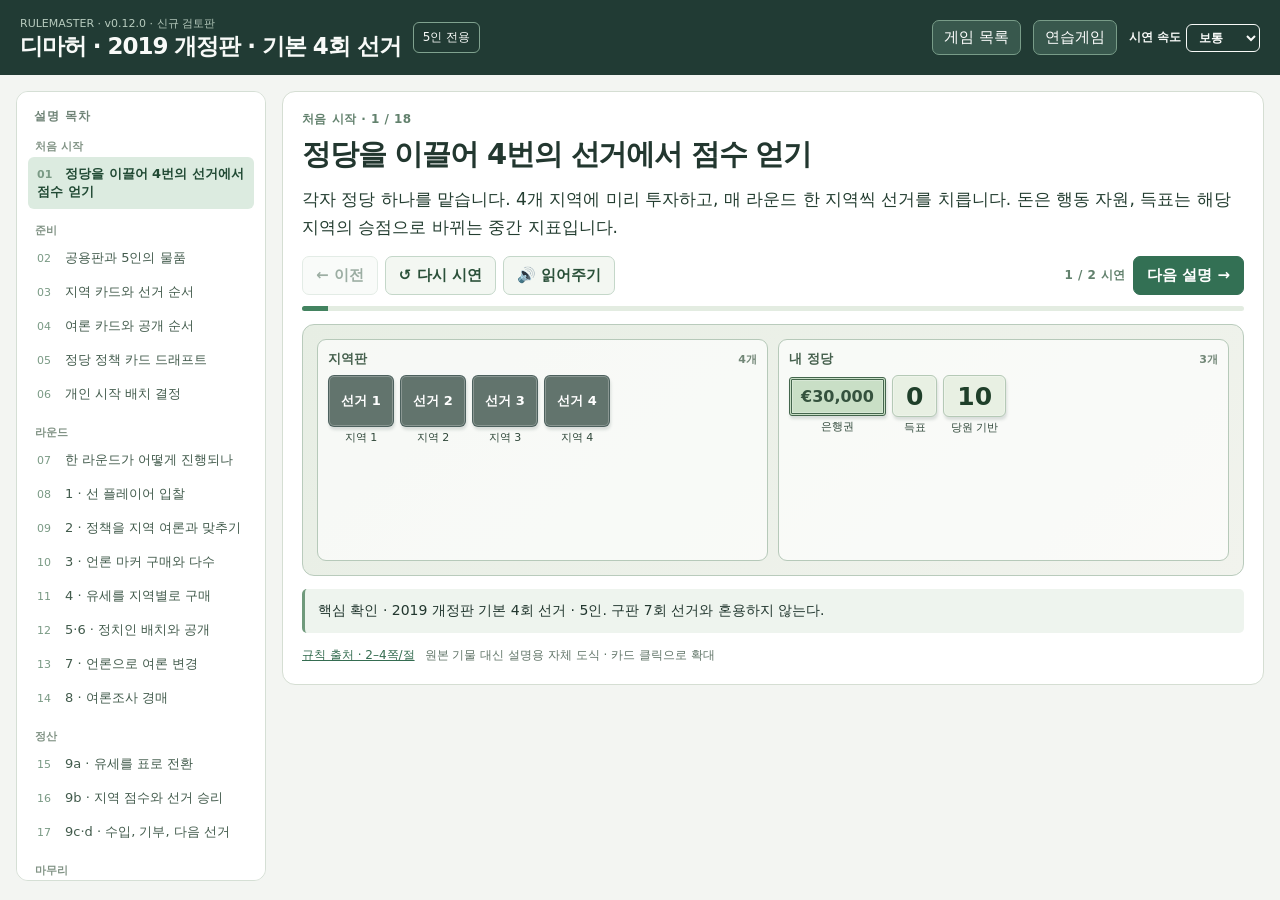
==== new-game.html @ ca7a0eaa "Import verified v0.16.0 Rulemaster source and preserve original history bundle" ====
<!doctype html><html lang="ko"><head><meta charset="utf-8"><meta name="viewport" content="width=device-width,initial-scale=1"><title>보드게임 룰마스터</title><link rel="stylesheet" href="app/expanded-style.css"><link rel="stylesheet" href="app/motion.css"></head><body><header><div><small>RULEMASTER · v0.12.0 · 신규 검토판</small><h1 id="title"></h1></div><span class="tag" id="players">5인 전용</span><select id="variant" aria-label="게임 구성" hidden></select><div class="sp"></div><button id="home">게임 목록</button><button id="switch">연습게임</button></header><main><aside class="side" id="side"><h3>설명 목차</h3><div id="chapters" style="display:contents"></div></aside><section class="content"><article class="lesson teach"><div class="overline" id="chapter"></div><h2 id="heading"></h2><div class="narration" id="narration" aria-live="polite"></div><div class="controls"><button id="prev">← 이전</button><button id="replay">↺ 다시 시연</button><button id="speak">🔊 읽어주기</button><div class="sp"></div><span id="counter" class="overline"></span><button id="next" class="primary">다음 설명 →</button></div><div class="progress"><i id="progress"></i></div><div class="board" id="scene"></div><div class="note" id="note"></div><div class="meta"><a id="source" target="_blank" rel="noopener">규칙 출처</a><span>원본 기물 대신 설명용 자체 도식 · 카드 클릭으로 확대</span></div></article><article class="lesson practice"><div class="overline">직접 선택하는 미니 시나리오 · 5인 상황 예시</div><h2 id="pheading"></h2><div class="narration" id="prompt"></div><div class="stats" id="stats"></div><div class="board" id="pscene"></div><div class="choices" id="choices"></div><div class="error" id="error" role="alert"></div><div class="controls"><button id="undo">← 실행 취소</button><button id="reset">처음부터</button><button id="backToLearn">룰 설명으로</button></div><div class="note" id="scope"></div><div class="log" id="log"></div></article></section></main><dialog id="inspect"><h2 id="inspectTitle"></h2><div id="inspectPiece"></div><p id="inspectDetail"></p><button class="primary" onclick="document.getElementById('inspect').close()">닫기</button></dialog><script id="newConfig" type="application/json">null</script><script src="games/expanded.js"></script><script src="app/expanded-practice.js"></script><script src="app/motion.js"></script><script>RMMotion.installControl()</script><script src="app/expanded-ui.js"></script><script src="app/rm-bridge.js"></script></body></html>
---- app/expanded-style.css ----
*{box-sizing:border-box}html,body{margin:0;background:#f3f5f2;color:#22372f;font:15px system-ui,'Malgun Gothic',sans-serif}body{min-height:100vh}button,select{font:inherit}button{cursor:pointer}button:disabled{cursor:not-allowed;opacity:.46}a{color:inherit}header{background:#213b34;color:#f8faf8;padding:13px 20px;display:flex;align-items:center;gap:12px;flex-wrap:wrap}header h1{font-size:23px;margin:0;letter-spacing:-.045em}header small{color:#b7cbbe;font-size:11px}header .sp{flex:1}header button,header select{border:1px solid #789c88;color:white;background:#38584d;padding:7px 11px;border-radius:7px}header .tag{font-size:12px;border:1px solid #80a28f;border-radius:6px;padding:6px 9px}main{max-width:1500px;margin:auto;display:grid;grid-template-columns:250px minmax(0,1fr);gap:16px;padding:16px}.side{align-self:start;background:white;border:1px solid #d5dfd5;border-radius:12px;padding:11px;max-height:calc(100vh - 110px);overflow:auto;position:sticky;top:10px}.side h3{font-size:12px;color:#708477;margin:5px 6px 10px;letter-spacing:.08em}.side button{display:block;width:100%;padding:8px 9px;border:0;background:transparent;border-radius:6px;text-align:left;color:#425b4c;word-break:keep-all;font-size:13px}.side button.current{background:#dcebe0;color:#214a34;font-weight:750}.side button span{display:inline-block;width:28px;color:#7a9a85;font-size:11px}.side .group{font-size:11px;font-weight:800;margin:14px 7px 3px;color:#819385}.content{min-width:0}.lesson{background:white;padding:19px;border:1px solid #d5ded3;border-radius:13px}.overline{font-weight:750;color:#62816d;font-size:12px;letter-spacing:.04em}.lesson h2{font-size:29px;letter-spacing:-.04em;margin:7px 0 10px}.narration{font-size:17px;line-height:1.65;min-height:3.3em;word-break:keep-all;color:#243e31}.controls{display:flex;gap:7px;align-items:center;flex-wrap:wrap;margin:15px 0 11px}.controls button,.primary,.secondary{border:1px solid #c4d7c9;background:#f3f7f2;padding:9px 13px;border-radius:7px;color:#2a5039;font-weight:700}.controls .primary,.primary{background:#337054;color:white;border-color:#337054}.controls .sp{flex:1}.progress{height:5px;background:#e3ece1;border-radius:4px;overflow:hidden}.progress i{display:block;background:#438360;height:100%;transition:width .25s}.board{border:1px solid #b9cbbc;background:linear-gradient(140deg,#e7eee4,#f1f3ed);border-radius:12px;margin-top:13px;padding:14px;display:grid;grid-template-columns:repeat(2,minmax(0,1fr));gap:10px;min-height:252px;align-items:stretch}.zone{min-width:0;background:#ffffffa8;border:1px solid #b6c9b9;border-radius:9px;padding:10px;position:relative;min-height:106px}.zone.focus{outline:3px solid #d4a347;outline-offset:-3px;background:#fffaf0}.zone h3{margin:0 0 7px;font-size:13px;color:#46614e;display:flex;align-items:center;justify-content:space-between;gap:4px}.zone small{font-size:11px;color:#718676}.zone .pieces{display:flex;flex-wrap:wrap;align-items:center;gap:6px;min-height:60px}.piece{font:inherit;position:relative;border:0;background:none;display:inline-flex;flex-direction:column;align-items:center;justify-content:center;padding:0;cursor:pointer;min-width:0;max-width:100%;transition:filter .2s}.piece:hover{filter:brightness(1.07)}.piece .caption{font-size:11px;color:#30483a;max-width:115px;text-align:center;word-break:keep-all;margin-top:4px;line-height:1.3}.face{display:flex;align-items:center;justify-content:center;font-weight:800;color:#fff;box-shadow:1px 3px 3px #203b3425,inset 0 0 0 1px #ffffff40;border:1px solid #263e4055;background:var(--c,#647f6c);border-radius:6px;min-width:39px;min-height:39px;padding:5px 9px;font-size:16px}.cube .face{width:33px;height:33px;min-width:0;min-height:0;border-radius:4px;background:linear-gradient(140deg,#ffffff65 0 12%,transparent 30%),var(--c);box-shadow:inset -5px -6px 0 #0002,2px 3px 3px #0002}.coin .face{border-radius:50%;min-width:40px;width:40px;height:40px;background:radial-gradient(circle at 32% 25%,#f9e5a2,#c39439);color:#624415;border:2px solid #94713a;box-shadow:inset 0 0 0 3px #fae3a2,2px 3px 3px #0002}.bill .face{height:35px;min-width:85px;border-radius:3px;border:3px double #44664d;background:#c9dfc6;color:#35523e}.card .face,.back .face{width:82px;height:113px;padding:5px;flex-direction:column;justify-content:space-between;align-items:stretch;border:3px solid #eee5cc;border-radius:6px;box-shadow:1px 3px 4px #25372944;background:linear-gradient(150deg,#ffffff22,transparent 60%),var(--c);color:white;text-align:center;overflow:hidden}.card .face b{font-size:10px;line-height:1.2;word-break:keep-all}.card .face .symbol{font-size:29px;line-height:1.2;text-shadow:1px 2px #0003}.card .face .detail{background:#ffffffed;border-radius:3px;color:#273a32;padding:4px 2px;font-size:11px;line-height:1.3}.back .face{justify-content:center;align-items:center;background:repeating-linear-gradient(45deg,#ffffff13 0 2px,transparent 2px 11px),var(--c);font-size:25px}.die .face{width:45px;height:45px;border-radius:10px;position:relative;padding:6px;background:var(--c);box-shadow:inset 0 -5px #0002,2px 4px 3px #0002}.pips{display:grid;grid-template-columns:repeat(3,1fr);grid-template-rows:repeat(3,1fr);gap:2px;width:100%;height:100%}.pips i{border-radius:50%;background:#fff;visibility:hidden}.pips i.on{visibility:visible}.star .face{clip-path:polygon(50% 0%,64% 31%,98% 36%,73% 61%,79% 97%,50% 80%,20% 97%,26% 61%,2% 36%,36% 31%);width:42px;height:42px;min-height:0;padding:0;border:0}.marker .face{height:29px;min-height:29px;min-width:29px;border-radius:5px}.tile .face{min-width:66px;min-height:52px;font-size:13px;white-space:pre-line;text-align:center}.track .face{min-height:42px;color:#1f3f2a;border:1px solid #b5c9b6;background:#e8f0e3;font-size:25px;padding:4px 13px}.wheel .face{width:108px;height:108px;min-height:0;border-radius:50%;border:3px solid #a28e60;background:conic-gradient(#d2a53c 0 72deg,#b54f40 72deg 144deg,#426b9c 144deg 216deg,#5e9455 216deg 288deg,#8760a6 288deg);text-shadow:0 1px 3px #0008;font-size:26px}.robot .face{width:90px;height:113px;flex-direction:column;justify-content:space-around;font-size:11px;border:3px solid #dee6e1}.robot .face svg{width:54px;height:52px}.note{background:#eef4ee;border-left:3px solid #709a7c;padding:11px 13px;border-radius:5px;margin:13px 0;font-size:14px;line-height:1.55;word-break:keep-all}.meta{font-size:12px;color:#617568;line-height:1.6;display:flex;gap:10px;flex-wrap:wrap;align-items:center}.meta a{color:#356d51}.practice{display:none}.practicing main{grid-template-columns:minmax(0,1fr)}.practicing .side,.practicing .teach{display:none}.practicing .practice{display:block}.stats{display:flex;gap:8px;flex-wrap:wrap;margin:12px 0}.stat{padding:8px 12px;background:#eaf1e8;border:1px solid #cbdcca;border-radius:8px;min-width:80px}.stat small{display:block;font-size:11px;color:#61786a}.stat b{font-size:24px;color:#294e35}.choices{display:grid;grid-template-columns:repeat(auto-fit,minmax(160px,1fr));gap:8px;margin:10px 0}.choices button{border:1px solid #b7cfb9;border-radius:8px;background:#fafdfa;color:#294b38;text-align:left;padding:12px;font-size:15px;font-weight:750;min-height:60px}.choices button:hover:not(:disabled){background:#e6f2e4}.choices button small{display:block;font-size:12px;color:#6d7e6d;font-weight:500;margin-top:3px}.log{margin-top:12px;max-height:145px;overflow:auto;border-top:1px solid #d8e3d8;padding:8px;font-size:13px;line-height:1.7;color:#536e5a}.error{color:#9d352f;background:#fcece8;border:1px solid #e6b9b3;padding:8px 10px;border-radius:7px;display:none}.error:not(:empty){display:block}dialog{width:min(460px,90vw);border:1px solid #c6d5c4;border-radius:12px;padding:20px;color:#233d2f}dialog::backdrop{background:#22352c88}dialog .piece{transform:scale(1.15);margin:15px}dialog p{line-height:1.6}.homeLink{border:0;background:none;text-decoration:underline;color:#467456;font-size:12px;cursor:pointer}@media(max-width:760px){main{grid-template-columns:minmax(0,1fr);padding:9px;gap:8px}.side{position:static;display:flex;gap:5px;max-height:100px;overflow:auto;align-items:center}.side h3,.side .group{display:none}.side button{width:auto;min-width:120px;max-width:180px;flex-shrink:0;line-height:1.35;font-size:12px}.side button span{display:block}.lesson{padding:12px}.lesson h2{font-size:24px}.narration{font-size:16px}.board{padding:8px;gap:7px;grid-template-columns:repeat(2,minmax(0,1fr))}.zone{padding:7px}.zone h3{font-size:12px}.card .face,.back .face,.robot .face{width:62px;height:88px}.card .face .symbol{font-size:20px}.card .face .detail{font-size:9px}.robot .face svg{width:40px;height:38px}.piece .caption{font-size:10px}.controls button{padding:8px;font-size:13px}.controls .sp{display:none}header{padding:10px;gap:7px}header h1{font-size:19px}header button,header select{font-size:12px}header .tag{font-size:11px}.choices{grid-template-columns:repeat(2,minmax(0,1fr))}.choices button{padding:9px;font-size:13px}.stat{min-width:65px;padding:6px 9px}.stat b{font-size:19px}}
---- app/motion.css ----
:root{--rm-motion-ms:900ms;--rm-fade-ms:320ms}
#table .piece{transition:transform var(--rm-motion-ms) cubic-bezier(.22,.72,.26,1),opacity var(--rm-fade-ms) ease-out}
.rm-motion-control{display:inline-flex;gap:5px;align-items:center;white-space:nowrap;font-size:12px;font-weight:650;padding:4px 0}.rm-motion-control select{font:inherit;color:inherit;background:transparent;border:1px solid currentColor;border-radius:6px;padding:5px 8px}.rm-motion-control option{color:#243b35;background:#fff}
.rm-motion-ghost{pointer-events:none!important;user-select:none!important;box-shadow:0 4px 16px #0002}.rm-trail{opacity:0}
html[data-rm-motion=off] #table .piece{transition:none!important}@media(prefers-reduced-motion:reduce){#table .piece{transition:none!important}.rm-motion-ghost,.rm-motion-svg{display:none!important}}
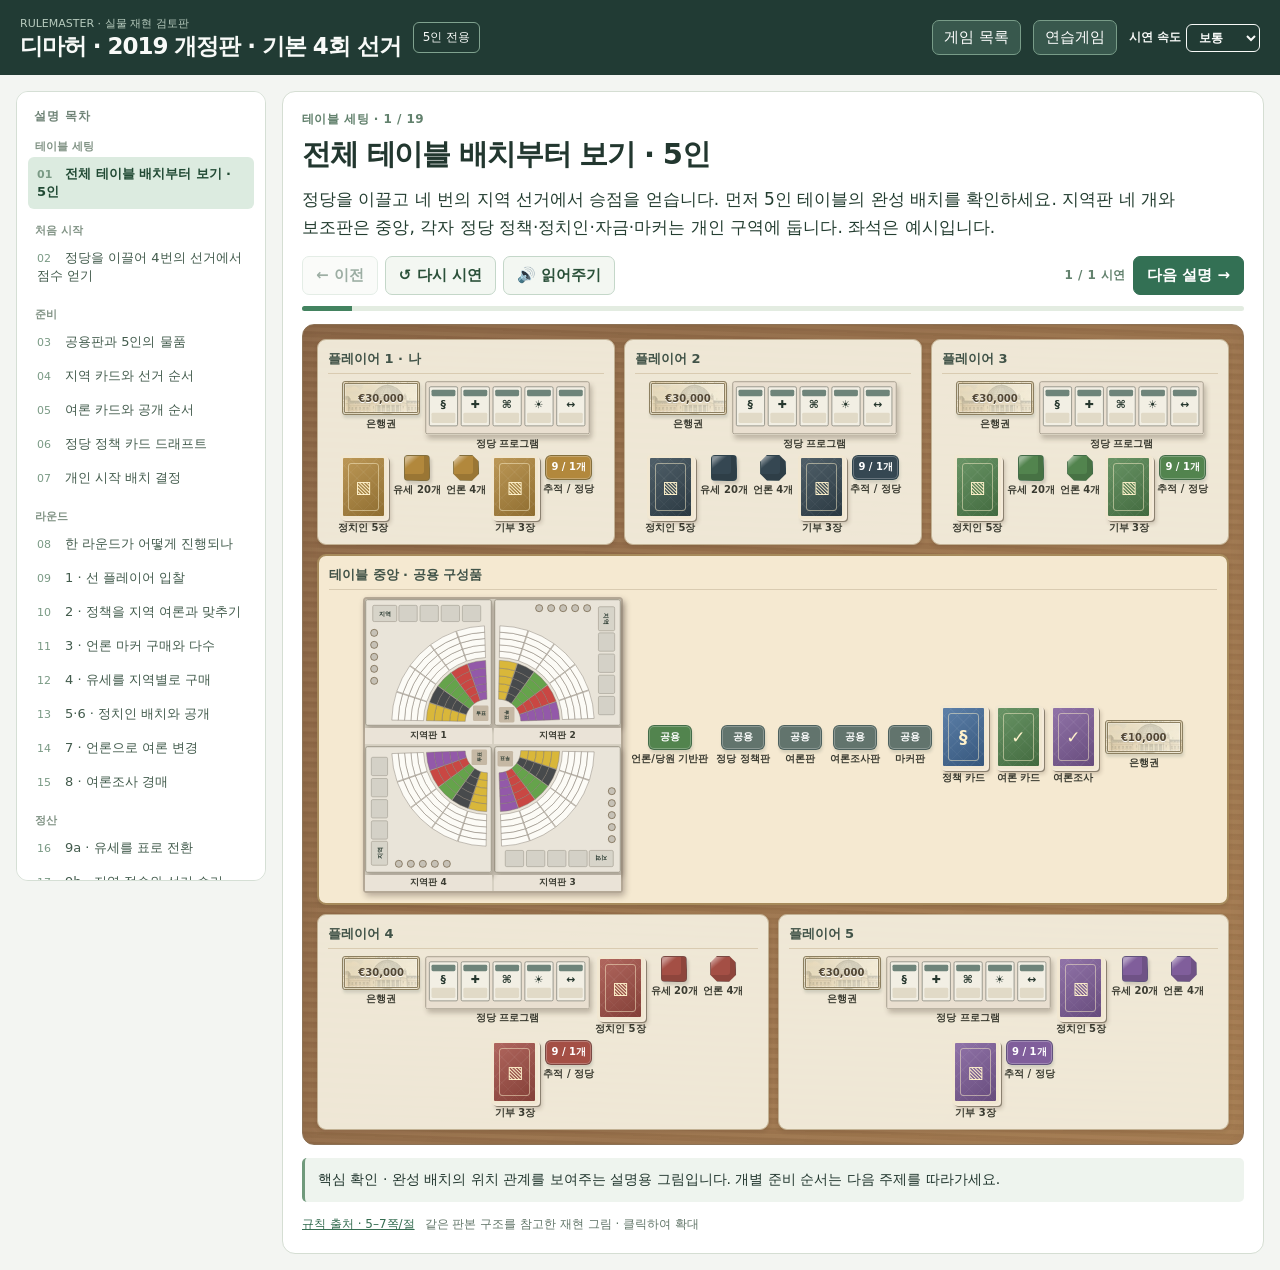
==== commit 5110f6fb: "v0.21.0: apply original component art to four remaining games" ====
--- a/new-game.html
+++ b/new-game.html
@@ -1 +1 @@
-<!doctype html><html lang="ko"><head><meta charset="utf-8"><meta name="viewport" content="width=device-width,initial-scale=1"><title>보드게임 룰마스터</title><link rel="stylesheet" href="app/expanded-style.css"><link rel="stylesheet" href="app/motion.css"></head><body><header><div><small>RULEMASTER · v0.12.0 · 신규 검토판</small><h1 id="title"></h1></div><span class="tag" id="players">5인 전용</span><select id="variant" aria-label="게임 구성" hidden></select><div class="sp"></div><button id="home">게임 목록</button><button id="switch">연습게임</button></header><main><aside class="side" id="side"><h3>설명 목차</h3><div id="chapters" style="display:contents"></div></aside><section class="content"><article class="lesson teach"><div class="overline" id="chapter"></div><h2 id="heading"></h2><div class="narration" id="narration" aria-live="polite"></div><div class="controls"><button id="prev">← 이전</button><button id="replay">↺ 다시 시연</button><button id="speak">🔊 읽어주기</button><div class="sp"></div><span id="counter" class="overline"></span><button id="next" class="primary">다음 설명 →</button></div><div class="progress"><i id="progress"></i></div><div class="board" id="scene"></div><div class="note" id="note"></div><div class="meta"><a id="source" target="_blank" rel="noopener">규칙 출처</a><span>원본 기물 대신 설명용 자체 도식 · 카드 클릭으로 확대</span></div></article><article class="lesson practice"><div class="overline">직접 선택하는 미니 시나리오 · 5인 상황 예시</div><h2 id="pheading"></h2><div class="narration" id="prompt"></div><div class="stats" id="stats"></div><div class="board" id="pscene"></div><div class="choices" id="choices"></div><div class="error" id="error" role="alert"></div><div class="controls"><button id="undo">← 실행 취소</button><button id="reset">처음부터</button><button id="backToLearn">룰 설명으로</button></div><div class="note" id="scope"></div><div class="log" id="log"></div></article></section></main><dialog id="inspect"><h2 id="inspectTitle"></h2><div id="inspectPiece"></div><p id="inspectDetail"></p><button class="primary" onclick="document.getElementById('inspect').close()">닫기</button></dialog><script id="newConfig" type="application/json">null</script><script src="games/expanded.js"></script><script src="app/expanded-practice.js"></script><script src="app/motion.js"></script><script>RMMotion.installControl()</script><script src="app/expanded-ui.js"></script><script src="app/rm-bridge.js"></script></body></html>
+<!doctype html><html lang="ko"><head><meta charset="utf-8"><meta name="viewport" content="width=device-width,initial-scale=1"><title>보드게임 룰마스터</title><link rel="stylesheet" href="app/expanded-style.css"><link rel="stylesheet" href="app/motion.css"></head><body><header><div><small>RULEMASTER · 실물 재현 검토판</small><h1 id="title"></h1></div><span class="tag" id="players">5인 전용</span><select id="variant" aria-label="게임 구성" hidden></select><div class="sp"></div><button id="home">게임 목록</button><button id="switch">연습게임</button></header><main><aside class="side" id="side"><h3>설명 목차</h3><div id="chapters" style="display:contents"></div></aside><section class="content"><article class="lesson teach"><div class="overline" id="chapter"></div><h2 id="heading"></h2><div class="narration" id="narration" aria-live="polite"></div><div class="controls"><button id="prev">← 이전</button><button id="replay">↺ 다시 시연</button><button id="speak">🔊 읽어주기</button><div class="sp"></div><span id="counter" class="overline"></span><button id="next" class="primary">다음 설명 →</button></div><div class="progress"><i id="progress"></i></div><div class="board" id="scene"></div><div class="note" id="note"></div><div class="meta"><a id="source" target="_blank" rel="noopener">규칙 출처</a><span>같은 판본 구조를 참고한 재현 그림 · 클릭하여 확대</span></div></article><article class="lesson practice"><div class="overline">직접 선택하는 미니 시나리오 · 5인 상황 예시</div><h2 id="pheading"></h2><div class="narration" id="prompt"></div><div class="stats" id="stats"></div><div class="board" id="pscene"></div><div class="choices" id="choices"></div><div class="error" id="error" role="alert"></div><div class="controls"><button id="undo">← 실행 취소</button><button id="reset">처음부터</button><button id="backToLearn">룰 설명으로</button></div><div class="note" id="scope"></div><div class="log" id="log"></div></article></section></main><dialog id="inspect"><h2 id="inspectTitle"></h2><div id="inspectPiece"></div><p id="inspectDetail"></p><button class="primary" onclick="document.getElementById('inspect').close()">닫기</button></dialog><script id="newConfig" type="application/json">null</script><script src="games/expanded.js"></script><script src="app/expanded-practice.js"></script><script src="app/motion.js"></script><script>RMMotion.installControl()</script><script src="app/expanded-art.js"></script><script src="app/expanded-ui.js"></script><script src="app/rm-bridge.js"></script></body></html>
--- a/app/expanded-style.css
+++ b/app/expanded-style.css
@@ -1 +1,48 @@
 *{box-sizing:border-box}html,body{margin:0;background:#f3f5f2;color:#22372f;font:15px system-ui,'Malgun Gothic',sans-serif}body{min-height:100vh}button,select{font:inherit}button{cursor:pointer}button:disabled{cursor:not-allowed;opacity:.46}a{color:inherit}header{background:#213b34;color:#f8faf8;padding:13px 20px;display:flex;align-items:center;gap:12px;flex-wrap:wrap}header h1{font-size:23px;margin:0;letter-spacing:-.045em}header small{color:#b7cbbe;font-size:11px}header .sp{flex:1}header button,header select{border:1px solid #789c88;color:white;background:#38584d;padding:7px 11px;border-radius:7px}header .tag{font-size:12px;border:1px solid #80a28f;border-radius:6px;padding:6px 9px}main{max-width:1500px;margin:auto;display:grid;grid-template-columns:250px minmax(0,1fr);gap:16px;padding:16px}.side{align-self:start;background:white;border:1px solid #d5dfd5;border-radius:12px;padding:11px;max-height:calc(100vh - 110px);overflow:auto;position:sticky;top:10px}.side h3{font-size:12px;color:#708477;margin:5px 6px 10px;letter-spacing:.08em}.side button{display:block;width:100%;padding:8px 9px;border:0;background:transparent;border-radius:6px;text-align:left;color:#425b4c;word-break:keep-all;font-size:13px}.side button.current{background:#dcebe0;color:#214a34;font-weight:750}.side button span{display:inline-block;width:28px;color:#7a9a85;font-size:11px}.side .group{font-size:11px;font-weight:800;margin:14px 7px 3px;color:#819385}.content{min-width:0}.lesson{background:white;padding:19px;border:1px solid #d5ded3;border-radius:13px}.overline{font-weight:750;color:#62816d;font-size:12px;letter-spacing:.04em}.lesson h2{font-size:29px;letter-spacing:-.04em;margin:7px 0 10px}.narration{font-size:17px;line-height:1.65;min-height:3.3em;word-break:keep-all;color:#243e31}.controls{display:flex;gap:7px;align-items:center;flex-wrap:wrap;margin:15px 0 11px}.controls button,.primary,.secondary{border:1px solid #c4d7c9;background:#f3f7f2;padding:9px 13px;border-radius:7px;color:#2a5039;font-weight:700}.controls .primary,.primary{background:#337054;color:white;border-color:#337054}.controls .sp{flex:1}.progress{height:5px;background:#e3ece1;border-radius:4px;overflow:hidden}.progress i{display:block;background:#438360;height:100%;transition:width .25s}.board{border:1px solid #b9cbbc;background:linear-gradient(140deg,#e7eee4,#f1f3ed);border-radius:12px;margin-top:13px;padding:14px;display:grid;grid-template-columns:repeat(2,minmax(0,1fr));gap:10px;min-height:252px;align-items:stretch}.zone{min-width:0;background:#ffffffa8;border:1px solid #b6c9b9;border-radius:9px;padding:10px;position:relative;min-height:106px}.zone.focus{outline:3px solid #d4a347;outline-offset:-3px;background:#fffaf0}.zone h3{margin:0 0 7px;font-size:13px;color:#46614e;display:flex;align-items:center;justify-content:space-between;gap:4px}.zone small{font-size:11px;color:#718676}.zone .pieces{display:flex;flex-wrap:wrap;align-items:center;gap:6px;min-height:60px}.piece{font:inherit;position:relative;border:0;background:none;display:inline-flex;flex-direction:column;align-items:center;justify-content:center;padding:0;cursor:pointer;min-width:0;max-width:100%;transition:filter .2s}.piece:hover{filter:brightness(1.07)}.piece .caption{font-size:11px;color:#30483a;max-width:115px;text-align:center;word-break:keep-all;margin-top:4px;line-height:1.3}.face{display:flex;align-items:center;justify-content:center;font-weight:800;color:#fff;box-shadow:1px 3px 3px #203b3425,inset 0 0 0 1px #ffffff40;border:1px solid #263e4055;background:var(--c,#647f6c);border-radius:6px;min-width:39px;min-height:39px;padding:5px 9px;font-size:16px}.cube .face{width:33px;height:33px;min-width:0;min-height:0;border-radius:4px;background:linear-gradient(140deg,#ffffff65 0 12%,transparent 30%),var(--c);box-shadow:inset -5px -6px 0 #0002,2px 3px 3px #0002}.coin .face{border-radius:50%;min-width:40px;width:40px;height:40px;background:radial-gradient(circle at 32% 25%,#f9e5a2,#c39439);color:#624415;border:2px solid #94713a;box-shadow:inset 0 0 0 3px #fae3a2,2px 3px 3px #0002}.bill .face{height:35px;min-width:85px;border-radius:3px;border:3px double #44664d;background:#c9dfc6;color:#35523e}.card .face,.back .face{width:82px;height:113px;padding:5px;flex-direction:column;justify-content:space-between;align-items:stretch;border:3px solid #eee5cc;border-radius:6px;box-shadow:1px 3px 4px #25372944;background:linear-gradient(150deg,#ffffff22,transparent 60%),var(--c);color:white;text-align:center;overflow:hidden}.card .face b{font-size:10px;line-height:1.2;word-break:keep-all}.card .face .symbol{font-size:29px;line-height:1.2;text-shadow:1px 2px #0003}.card .face .detail{background:#ffffffed;border-radius:3px;color:#273a32;padding:4px 2px;font-size:11px;line-height:1.3}.back .face{justify-content:center;align-items:center;background:repeating-linear-gradient(45deg,#ffffff13 0 2px,transparent 2px 11px),var(--c);font-size:25px}.die .face{width:45px;height:45px;border-radius:10px;position:relative;padding:6px;background:var(--c);box-shadow:inset 0 -5px #0002,2px 4px 3px #0002}.pips{display:grid;grid-template-columns:repeat(3,1fr);grid-template-rows:repeat(3,1fr);gap:2px;width:100%;height:100%}.pips i{border-radius:50%;background:#fff;visibility:hidden}.pips i.on{visibility:visible}.star .face{clip-path:polygon(50% 0%,64% 31%,98% 36%,73% 61%,79% 97%,50% 80%,20% 97%,26% 61%,2% 36%,36% 31%);width:42px;height:42px;min-height:0;padding:0;border:0}.marker .face{height:29px;min-height:29px;min-width:29px;border-radius:5px}.tile .face{min-width:66px;min-height:52px;font-size:13px;white-space:pre-line;text-align:center}.track .face{min-height:42px;color:#1f3f2a;border:1px solid #b5c9b6;background:#e8f0e3;font-size:25px;padding:4px 13px}.wheel .face{width:108px;height:108px;min-height:0;border-radius:50%;border:3px solid #a28e60;background:conic-gradient(#d2a53c 0 72deg,#b54f40 72deg 144deg,#426b9c 144deg 216deg,#5e9455 216deg 288deg,#8760a6 288deg);text-shadow:0 1px 3px #0008;font-size:26px}.robot .face{width:90px;height:113px;flex-direction:column;justify-content:space-around;font-size:11px;border:3px solid #dee6e1}.robot .face svg{width:54px;height:52px}.note{background:#eef4ee;border-left:3px solid #709a7c;padding:11px 13px;border-radius:5px;margin:13px 0;font-size:14px;line-height:1.55;word-break:keep-all}.meta{font-size:12px;color:#617568;line-height:1.6;display:flex;gap:10px;flex-wrap:wrap;align-items:center}.meta a{color:#356d51}.practice{display:none}.practicing main{grid-template-columns:minmax(0,1fr)}.practicing .side,.practicing .teach{display:none}.practicing .practice{display:block}.stats{display:flex;gap:8px;flex-wrap:wrap;margin:12px 0}.stat{padding:8px 12px;background:#eaf1e8;border:1px solid #cbdcca;border-radius:8px;min-width:80px}.stat small{display:block;font-size:11px;color:#61786a}.stat b{font-size:24px;color:#294e35}.choices{display:grid;grid-template-columns:repeat(auto-fit,minmax(160px,1fr));gap:8px;margin:10px 0}.choices button{border:1px solid #b7cfb9;border-radius:8px;background:#fafdfa;color:#294b38;text-align:left;padding:12px;font-size:15px;font-weight:750;min-height:60px}.choices button:hover:not(:disabled){background:#e6f2e4}.choices button small{display:block;font-size:12px;color:#6d7e6d;font-weight:500;margin-top:3px}.log{margin-top:12px;max-height:145px;overflow:auto;border-top:1px solid #d8e3d8;padding:8px;font-size:13px;line-height:1.7;color:#536e5a}.error{color:#9d352f;background:#fcece8;border:1px solid #e6b9b3;padding:8px 10px;border-radius:7px;display:none}.error:not(:empty){display:block}dialog{width:min(460px,90vw);border:1px solid #c6d5c4;border-radius:12px;padding:20px;color:#233d2f}dialog::backdrop{background:#22352c88}dialog .piece{transform:scale(1.15);margin:15px}dialog p{line-height:1.6}.homeLink{border:0;background:none;text-decoration:underline;color:#467456;font-size:12px;cursor:pointer}@media(max-width:760px){main{grid-template-columns:minmax(0,1fr);padding:9px;gap:8px}.side{position:static;display:flex;gap:5px;max-height:100px;overflow:auto;align-items:center}.side h3,.side .group{display:none}.side button{width:auto;min-width:120px;max-width:180px;flex-shrink:0;line-height:1.35;font-size:12px}.side button span{display:block}.lesson{padding:12px}.lesson h2{font-size:24px}.narration{font-size:16px}.board{padding:8px;gap:7px;grid-template-columns:repeat(2,minmax(0,1fr))}.zone{padding:7px}.zone h3{font-size:12px}.card .face,.back .face,.robot .face{width:62px;height:88px}.card .face .symbol{font-size:20px}.card .face .detail{font-size:9px}.robot .face svg{width:40px;height:38px}.piece .caption{font-size:10px}.controls button{padding:8px;font-size:13px}.controls .sp{display:none}header{padding:10px;gap:7px}header h1{font-size:19px}header button,header select{font-size:12px}header .tag{font-size:11px}.choices{grid-template-columns:repeat(2,minmax(0,1fr))}.choices button{padding:9px;font-size:13px}.stat{min-width:65px;padding:6px 9px}.stat b{font-size:19px}}
+
+/* Whole table first; compact pieces keep the common board and all seats in one view. */
+.rm-table-overview{grid-template-columns:repeat(6,minmax(0,1fr));gap:7px}.rm-table-overview>.zone{grid-column:span 2;padding:7px;min-height:0}.rm-table-overview>.zone:nth-child(4){grid-column:1/-1;border:2px solid #799d87;background:#dce8d8}.rm-table-overview>.zone:nth-child(n+5){grid-column:span 3}.rm-table-overview .zone h3 small{display:none}.rm-table-overview .zone .pieces{gap:4px;min-height:0}.rm-table-overview .piece .face{min-height:25px;min-width:24px;padding:3px 5px;font-size:10px}.rm-table-overview .piece .caption{font-size:9px;max-width:64px;margin-top:2px}.rm-table-overview .card .face,.rm-table-overview .back .face,.rm-table-overview .robot .face{width:47px;height:61px;font-size:9px;padding:2px}.rm-table-overview .card .face .symbol{font-size:14px}.rm-table-overview .card .face .detail{font-size:8px}.rm-table-overview .robot .face svg{width:24px;height:22px}.rm-table-overview .tile .face{max-width:99px;min-width:44px}.rm-table-overview .die .face,.rm-table-overview .cube .face{width:26px;height:26px;padding:3px}.rm-table-overview .coin .face{width:27px;height:27px}.rm-table-overview .bill .face{min-width:52px;height:24px}.rm-table-overview .wheel .face{width:65px;height:65px;min-width:65px}@media(max-width:580px){.rm-table-overview{grid-template-columns:repeat(2,minmax(0,1fr))}.rm-table-overview>.zone,.rm-table-overview>.zone:nth-child(n+5){grid-column:span 1}.rm-table-overview>.zone:nth-child(4){grid-column:1/-1}.rm-table-overview>.zone:nth-child(3){grid-column:1/-1}}
+/* v0.21 — physical-look component art, with rules rendered by the application. */
+body[data-rm-expanded] .board{background:linear-gradient(125deg,#7250356b,#af845177),repeating-linear-gradient(2deg,#98724f 0 2px,#a9835e 3px 6px,#9d7753 7px 10px);border-color:#8c7256;box-shadow:inset 0 0 24px #432e251e;gap:12px}
+body[data-rm-expanded] .zone{background:#f5efdfef;border:1px solid #c2b193;box-shadow:0 2px 4px #301d191f;padding:10px}
+body[data-rm-expanded] .zone h3{color:#415348;border-bottom:1px solid #d9cbb1;padding-bottom:5px;font-size:13px}
+body[data-rm-expanded] .zone .pieces{gap:9px;align-items:flex-start}
+body[data-rm-expanded] .zone h3 small{display:none}
+body[data-rm-expanded] .piece .caption{color:#3b3c32;line-height:1.32;font-weight:600;max-width:132px;overflow-wrap:anywhere}
+body[data-rm-expanded] .piece .rm-printed-card{width:104px;height:142px;display:flex;flex-direction:column;align-items:stretch;justify-content:space-between;padding:4px;border:2px solid #efe6d4;background:linear-gradient(145deg,#fff2,transparent),var(--c);border-radius:5px;color:#fff;overflow:hidden;box-shadow:0 2px 0 #a59b83,2px 4px 6px #30291d46}
+.rm-printed-card .rm-card-title{font-size:10px;text-align:center;line-height:1.1;min-height:17px;display:flex;align-items:center;justify-content:center;overflow-wrap:anywhere}
+.rm-card-art{width:100%;height:66px;min-height:24px;flex:1;object-fit:cover;border-radius:2px;background:#dbd8c6}
+.rm-card-emblem{color:#fcf2d9;display:flex;justify-content:center;align-items:center;flex:1;font-size:30px;text-shadow:0 1px 1px #2226}
+.rm-card-rule{color:#33392c;background:#f6efdc;padding:4px 3px;font-size:10px;line-height:1.22;min-height:28px;text-align:center;overflow-wrap:anywhere;border-radius:2px;white-space:pre-line}
+body[data-rm-expanded] .rm-printed-back{position:relative;width:82px;height:113px;border:3px solid #f1e7d1;overflow:hidden;border-radius:4px;background:repeating-linear-gradient(45deg,#ffffff0a 0 1px,transparent 1px 9px),repeating-linear-gradient(-45deg,#ffffff0a 0 1px,transparent 1px 9px),linear-gradient(145deg,#fff2,#0003),var(--c);box-shadow:2px 2px #f4ead9,3px 3px #8b8170,4px 5px 4px #38271935}
+.rm-back-border{position:absolute;inset:5px;border:1px solid #fcf0ca80;border-radius:3px}.rm-back-emblem{font-size:24px;color:#fff2cb;z-index:1}
+body[data-rm-expanded] .piece .rm-board-face{width:240px;max-width:100%;height:auto;min-width:0;min-height:0;background:none;border:0;border-radius:3px;padding:0;display:block;box-shadow:2px 4px 5px #32251740;overflow:hidden}
+.rm-redrawn{display:block;width:100%;height:auto;max-height:none}.rm-board-face .rm-redrawn{width:100%;height:auto}
+body[data-rm-expanded] .rm-region{width:156px!important}body[data-rm-expanded] .rm-party{width:175px!important}body[data-rm-expanded] .rm-robotMat{width:246px!important}body[data-rm-expanded] .rm-hadaraMat{width:246px!important}body[data-rm-expanded] .rm-hadaraWheel{width:280px!important}body[data-rm-expanded] .rm-city{width:420px!important}body[data-rm-expanded] .rm-robotCentral{width:400px!important}
+.rm-region-group{display:grid;grid-template-columns:repeat(2,minmax(0,1fr));gap:2px;padding:0;max-width:min(100%,330px);flex-shrink:0;background:#d7d1c3;box-shadow:2px 3px 6px #2f201e50;border:2px solid #b4a896;border-radius:4px}.rm-region-group .piece{width:100%;padding:0}.rm-region-group .piece .rm-region{width:100%!important}.rm-region-group .caption{margin-top:0;padding:2px;font-size:9px;background:#eae3d7;width:100%;max-width:none!important}.rm-region-group .piece:nth-child(2){grid-column:2;grid-row:1}.rm-region-group .piece:nth-child(3){grid-column:2;grid-row:2}.rm-region-group .piece:nth-child(4){grid-column:1;grid-row:2}
+.rm-central-layout{width:100%;max-width:510px}.rm-central-layout .rm-board-graphic{width:100%;box-shadow:2px 4px 6px #38241650;border-radius:4px}.rm-board-items{display:flex;flex-wrap:wrap;justify-content:center;gap:5px;margin:5px 0}.rm-board-items .piece{flex:0 0 auto}.rm-board-items .piece .face{min-width:0;font-size:10px;min-height:28px;padding:4px}
+.rm-hadara-ring{width:min(100%,310px);aspect-ratio:1;position:relative;flex-shrink:0;margin:0 auto}.rm-hadara-ring>.wheel{position:absolute;inset:0;justify-content:flex-start;width:100%;max-width:none}.rm-hadara-ring>.wheel .rm-hadaraWheel{width:100%!important}.rm-hadara-ring>.wheel .caption{display:none}.rm-hadara-ring>.back{position:absolute;left:calc(50% + 32% * var(--dx));top:calc(50% + 32% * var(--dy));transform:translate(-50%,-50%);width:20%;padding:0}.rm-hadara-ring>.back .face{width:100%;height:auto;aspect-ratio: .8;min-height:0;min-width:0;padding:0;border-width:2px}.rm-hadara-ring>.back .caption{font-size:9px;margin:1px 0;color:#fff;text-shadow:0 1px 3px #000;background:#3a413bcc;padding:1px 3px;border-radius:3px;max-width:100%;white-space:nowrap}.rm-hadara-ring>.back .rm-back-emblem{font-size:20px}
+.rm-city-wrap{width:min(100%,480px);flex-shrink:0;position:relative}.rm-city-wrap>.piece[data-rm-board=city]{width:100%}.rm-city-wrap>.piece[data-rm-board=city] .rm-city{width:100%!important}.rm-city-wrap>.piece[data-rm-board=city] .caption{display:none}.rm-city-wrap>.piece[data-piece^=ovmarket]{position:absolute;left:var(--mx);top:var(--my);transform:translate(-50%,-50%);width:7.8%;min-width:0;padding:0}.rm-city-wrap>.piece[data-piece^=ovmarket] .rm-market{min-width:0!important;width:100%;aspect-ratio:1;min-height:0!important;font-size:7px;padding:0;border-width:1px}.rm-city-wrap>.piece[data-piece^=ovmarket] .caption{display:none}
+body[data-rm-expanded] .rm-commodity{border-radius:5px;box-shadow:inset -3px -4px 0 #0002,1px 3px 3px #25170d40;background:linear-gradient(135deg,#fff6,#0002),var(--c)}[data-rm-resource=gold] .rm-commodity{background:linear-gradient(145deg,#f7d374,#aa802b);clip-path:polygon(15% 15%,85% 15%,100% 85%,0 85%)}[data-rm-resource=stone] .rm-commodity{background:#878e8c;clip-path:polygon(17% 0,85% 5%,100% 55%,80% 100%,8% 90%,0 35%)}[data-rm-resource=clay] .rm-commodity{background:#aa664a;height:24px!important}[data-rm-resource=energy] .rm-commodity{background:#e7cc31;clip-path:polygon(50% 0,95% 0,65% 38%,100% 38%,22% 100%,40% 55%,0 55%)}[data-rm-resource=water] .rm-commodity{background:#55afcd;clip-path:polygon(50% 0,95% 65%,88% 90%,62% 100%,35% 100%,10% 90%,5% 65%)}[data-rm-resource=food] .rm-commodity{background:#d68b39;border-radius:50%}[data-rm-resource=bliss] .rm-commodity{background:#a8c94e;clip-path:polygon(50% 0,98% 38%,82% 97%,18% 97%,2% 38%)}
+.rm-octagon{clip-path:polygon(27% 0,73% 0,100% 27%,100% 73%,73% 100%,27% 100%,0 73%,0 27%)}
+body[data-rm-expanded] .rm-banknote{min-width:105px;height:42px;border:3px double #8d8061;color:#514633;background-position:center;background-size:cover;text-shadow:0 1px #fff}
+body[data-rm-expanded] .rm-colony{width:102px;min-height:55px;background-size:cover;background-position:center;text-shadow:0 1px #fff;color:#5f442a;border:2px solid #e6d6b9;border-radius:3px;align-items:flex-end}.rm-market{background:repeating-linear-gradient(45deg,#93a9c7 0 1px,transparent 1px 6px),#5e85b6!important;color:#fff!important;border:2px solid #dfebf6!important;border-radius:2px!important}.rm-medal{border-radius:50%!important;width:49px;min-width:0!important;min-height:49px!important;background:radial-gradient(circle at 35% 30%,#f3dfa1,#ad7a2c)!important;color:#6f461b!important;border:3px double #a78036!important}
+body[data-rm-expanded] .rm-table-overview{grid-template-columns:repeat(6,minmax(0,1fr));gap:9px}.rm-table-overview .zone:nth-child(4){background:#f5e9d1!important;border-color:#a68a5b!important}.rm-table-overview>.zone:not(:nth-child(4)) .pieces{gap:5px;justify-content:center}.rm-table-overview>.zone:nth-child(4) .pieces{justify-content:center;align-items:center;gap:8px}.rm-table-overview .piece .rm-printed-card{width:65px;height:86px;padding:2px}.rm-table-overview .rm-printed-card .rm-card-title{font-size:8px;min-height:11px}.rm-table-overview .rm-card-rule{font-size:8px;min-height:20px;padding:2px}.rm-table-overview .rm-printed-back{width:50px;height:68px;padding:2px}.rm-table-overview .rm-back-emblem{font-size:17px}.rm-table-overview .piece .caption{font-size:10px;max-width:105px}.rm-table-overview .rm-region-group .caption{font-size:9px}.rm-table-overview .piece .rm-banknote{min-width:78px;height:34px}.rm-table-overview .piece .rm-party{width:165px!important}.rm-table-overview .piece .rm-robotMat,.rm-table-overview .piece .rm-hadaraMat{width:100%!important;max-width:230px}.rm-table-overview .piece[data-rm-board=robotMat],.rm-table-overview .piece[data-rm-board=hadaraMat]{flex-basis:100%;align-items:center}.rm-table-overview .rm-colony{width:90px;min-height:45px}.rm-table-overview .rm-coin{width:26px}
+#inspect .piece .rm-board-face{width:min(500px,78vw)!important;max-width:100%!important}#inspect .piece .rm-printed-card,#inspect .piece .rm-printed-back{width:180px;height:248px}#inspect .rm-card-title{font-size:15px}#inspect .rm-card-rule{font-size:14px}#inspect .rm-card-art{height:150px}
+@media(max-width:800px){body[data-rm-expanded] .board{gap:8px;padding:8px}.rm-table-overview .piece .rm-printed-card{width:59px;height:80px}.rm-table-overview .piece .rm-printed-back{width:43px;height:59px}.rm-table-overview .zone h3{font-size:12px}.rm-table-overview .piece .caption{font-size:9px}.rm-region-group{max-width:260px}}
+@media(max-width:580px){body[data-rm-expanded] .rm-table-overview{grid-template-columns:repeat(2,minmax(0,1fr))}.rm-table-overview>.zone:nth-child(4){grid-column:1/-1}.rm-table-overview .zone .pieces{gap:5px}.rm-table-overview .rm-region-group{max-width:100%}.rm-hadara-ring{max-width:270px}.rm-city-wrap{max-width:100%}.rm-table-overview .piece .rm-hadaraMat,.rm-table-overview .piece .rm-robotMat{max-width:100%!important}.rm-region-group .piece .rm-region{width:100%!important}.rm-central-layout{max-width:100%}.rm-board-items{gap:2px}.rm-board-items .piece .caption{max-width:58px}}
+/* Table-first overview is a compact placement map, not a second enlarged component inspector. */
+body[data-rm-expanded] .rm-table-overview .piece .rm-printed-card{width:58px;height:79px;padding:2px}
+body[data-rm-expanded] .rm-table-overview .piece .rm-printed-back{width:47px;height:64px;padding:2px}
+body[data-rm-expanded] .rm-table-overview .piece .rm-card-art{min-height:14px;height:32px}
+body[data-rm-expanded] .rm-table-overview .piece .rm-robotMat,body[data-rm-expanded] .rm-table-overview .piece .rm-hadaraMat{width:100%!important;max-width:210px}
+body[data-rm-expanded] .rm-table-overview .rm-region-group{max-width:260px}
+body[data-rm-expanded] .rm-table-overview .rm-city-wrap{max-width:440px}
+body[data-rm-expanded] .rm-table-overview .rm-hadara-ring{max-width:240px}
+body[data-rm-expanded] .rm-table-overview .rm-hadara-ring>.back .face{width:100%;height:auto;aspect-ratio:.76}
+body[data-rm-expanded] .rm-table-overview .rm-hadara-ring>.back .caption{color:#fff;background:#3a413b;font-size:9px}
+body[data-rm-expanded] .rm-table-overview .rm-star-bank{display:grid;grid-template-columns:repeat(5,19px);gap:3px;align-self:center;padding:4px 6px;border-radius:4px;background:#e7ddc8}
+body[data-rm-expanded] .rm-table-overview .rm-star-bank>.piece .face{width:18px;height:18px;min-width:0;min-height:0;font-size:8px}
+body[data-rm-expanded] .rm-table-overview .rm-star-bank .caption{display:none}
+body[data-rm-expanded] .rm-table-overview .rm-star-bank .rm-star-label{grid-column:1/-1;font-size:9px;font-weight:700;text-align:center}
+@media(max-width:580px){body[data-rm-expanded] .rm-table-overview .piece .rm-robotMat,body[data-rm-expanded] .rm-table-overview .piece .rm-hadaraMat{max-width:100%}}
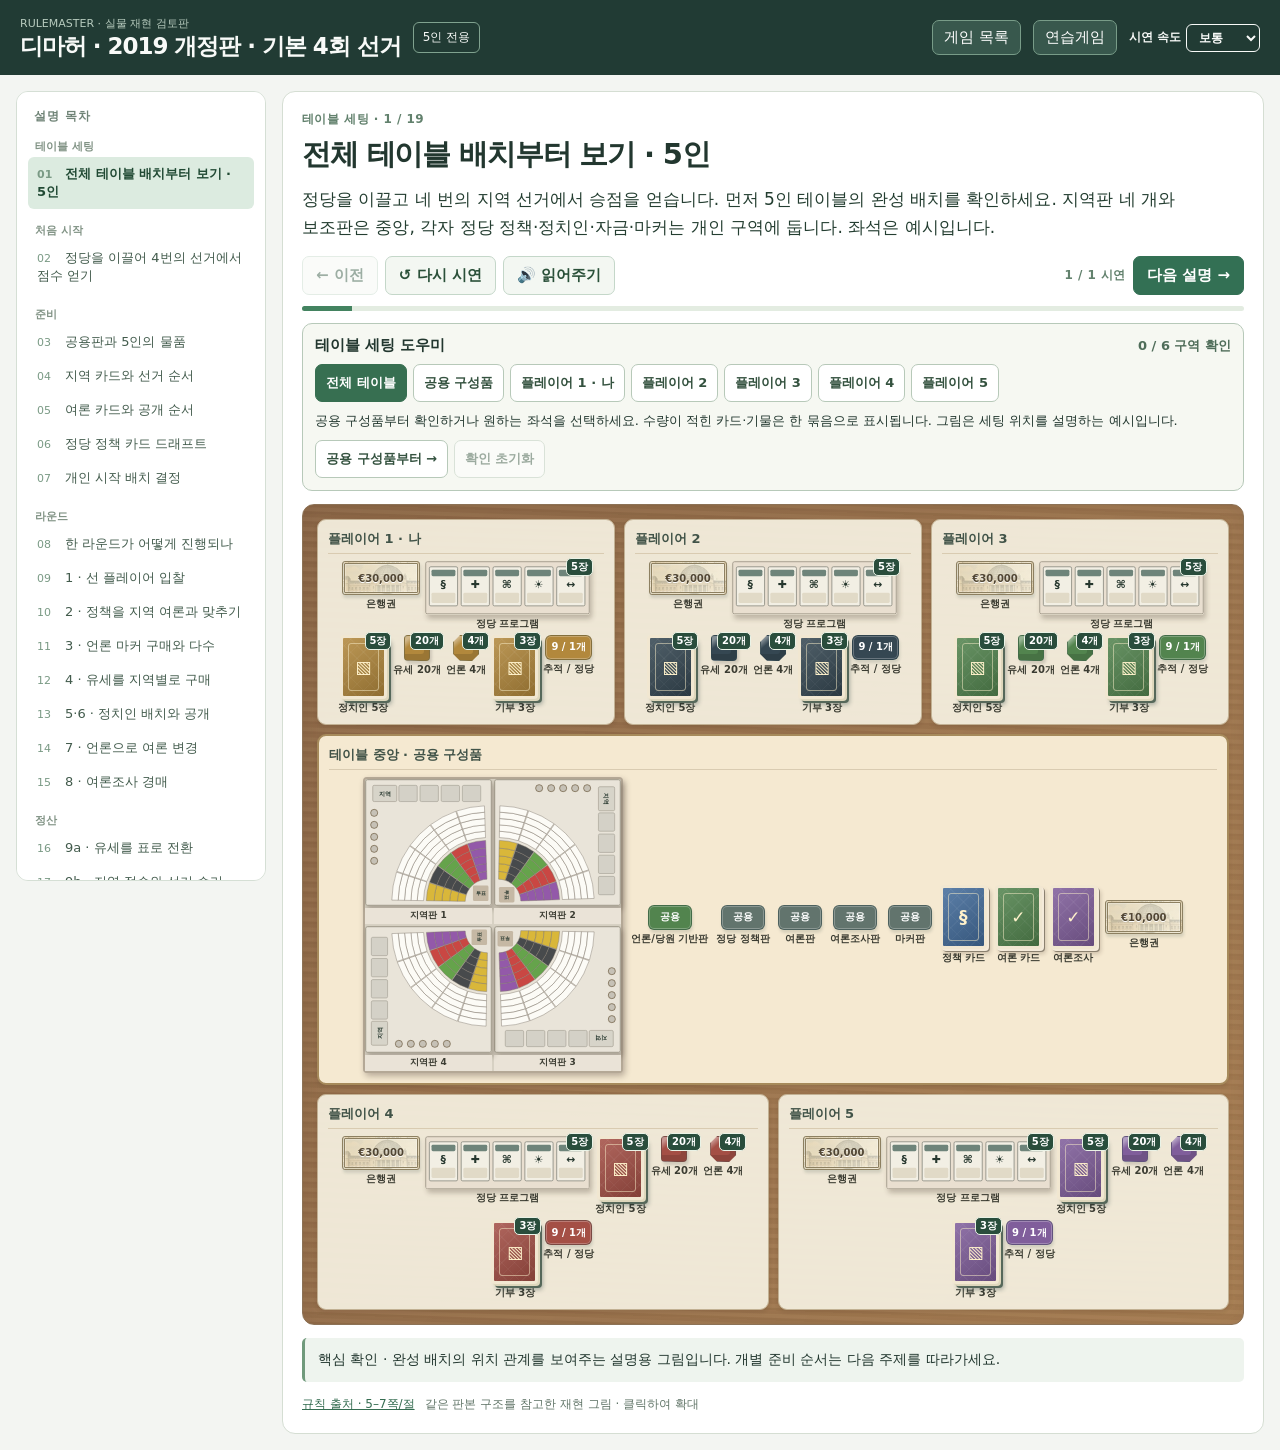
==== commit 123e8983: "v0.22.0: Focus physical table setup and expose bundle counts" ====
--- a/new-game.html
+++ b/new-game.html
@@ -1 +1 @@
-<!doctype html><html lang="ko"><head><meta charset="utf-8"><meta name="viewport" content="width=device-width,initial-scale=1"><title>보드게임 룰마스터</title><link rel="stylesheet" href="app/expanded-style.css"><link rel="stylesheet" href="app/motion.css"></head><body><header><div><small>RULEMASTER · 실물 재현 검토판</small><h1 id="title"></h1></div><span class="tag" id="players">5인 전용</span><select id="variant" aria-label="게임 구성" hidden></select><div class="sp"></div><button id="home">게임 목록</button><button id="switch">연습게임</button></header><main><aside class="side" id="side"><h3>설명 목차</h3><div id="chapters" style="display:contents"></div></aside><section class="content"><article class="lesson teach"><div class="overline" id="chapter"></div><h2 id="heading"></h2><div class="narration" id="narration" aria-live="polite"></div><div class="controls"><button id="prev">← 이전</button><button id="replay">↺ 다시 시연</button><button id="speak">🔊 읽어주기</button><div class="sp"></div><span id="counter" class="overline"></span><button id="next" class="primary">다음 설명 →</button></div><div class="progress"><i id="progress"></i></div><div class="board" id="scene"></div><div class="note" id="note"></div><div class="meta"><a id="source" target="_blank" rel="noopener">규칙 출처</a><span>같은 판본 구조를 참고한 재현 그림 · 클릭하여 확대</span></div></article><article class="lesson practice"><div class="overline">직접 선택하는 미니 시나리오 · 5인 상황 예시</div><h2 id="pheading"></h2><div class="narration" id="prompt"></div><div class="stats" id="stats"></div><div class="board" id="pscene"></div><div class="choices" id="choices"></div><div class="error" id="error" role="alert"></div><div class="controls"><button id="undo">← 실행 취소</button><button id="reset">처음부터</button><button id="backToLearn">룰 설명으로</button></div><div class="note" id="scope"></div><div class="log" id="log"></div></article></section></main><dialog id="inspect"><h2 id="inspectTitle"></h2><div id="inspectPiece"></div><p id="inspectDetail"></p><button class="primary" onclick="document.getElementById('inspect').close()">닫기</button></dialog><script id="newConfig" type="application/json">null</script><script src="games/expanded.js"></script><script src="app/expanded-practice.js"></script><script src="app/motion.js"></script><script>RMMotion.installControl()</script><script src="app/expanded-art.js"></script><script src="app/expanded-ui.js"></script><script src="app/rm-bridge.js"></script></body></html>
+<!doctype html><html lang="ko"><head><meta charset="utf-8"><meta name="viewport" content="width=device-width,initial-scale=1"><title>보드게임 룰마스터</title><link rel="stylesheet" href="app/expanded-style.css"><link rel="stylesheet" href="app/motion.css"></head><body><header><div><small>RULEMASTER · 실물 재현 검토판</small><h1 id="title"></h1></div><span class="tag" id="players">5인 전용</span><select id="variant" aria-label="게임 구성" hidden></select><div class="sp"></div><button id="home">게임 목록</button><button id="switch">연습게임</button></header><main><aside class="side" id="side"><h3>설명 목차</h3><div id="chapters" style="display:contents"></div></aside><section class="content"><article class="lesson teach"><div class="overline" id="chapter"></div><h2 id="heading"></h2><div class="narration" id="narration" aria-live="polite"></div><div class="controls"><button id="prev">← 이전</button><button id="replay">↺ 다시 시연</button><button id="speak">🔊 읽어주기</button><div class="sp"></div><span id="counter" class="overline"></span><button id="next" class="primary">다음 설명 →</button></div><div class="progress"><i id="progress"></i></div><div class="board" id="scene"></div><div class="note" id="note"></div><div class="meta"><a id="source" target="_blank" rel="noopener">규칙 출처</a><span>같은 판본 구조를 참고한 재현 그림 · 클릭하여 확대</span></div></article><article class="lesson practice"><div class="overline">직접 선택하는 미니 시나리오 · 5인 상황 예시</div><h2 id="pheading"></h2><div class="narration" id="prompt"></div><div class="stats" id="stats"></div><div class="board" id="pscene"></div><div class="choices" id="choices"></div><div class="error" id="error" role="alert"></div><div class="controls"><button id="undo">← 실행 취소</button><button id="reset">처음부터</button><button id="backToLearn">룰 설명으로</button></div><div class="note" id="scope"></div><div class="log" id="log"></div></article></section></main><dialog id="inspect"><h2 id="inspectTitle"></h2><div id="inspectPiece"></div><p id="inspectDetail"></p><button class="primary" onclick="document.getElementById('inspect').close()">닫기</button></dialog><script id="newConfig" type="application/json">null</script><script src="games/expanded.js"></script><script src="app/expanded-practice.js"></script><script src="app/motion.js"></script><script>RMMotion.installControl()</script><script src="app/expanded-art.js"></script><script src="app/setup-focus.js"></script><script src="app/expanded-ui.js"></script><script src="app/rm-bridge.js"></script></body></html>
--- a/app/expanded-style.css
+++ b/app/expanded-style.css
@@ -46,3 +46,37 @@
 body[data-rm-expanded] .rm-table-overview .rm-star-bank .caption{display:none}
 body[data-rm-expanded] .rm-table-overview .rm-star-bank .rm-star-label{grid-column:1/-1;font-size:9px;font-weight:700;text-align:center}
 @media(max-width:580px){body[data-rm-expanded] .rm-table-overview .piece .rm-robotMat,body[data-rm-expanded] .rm-table-overview .piece .rm-hadaraMat{max-width:100%}}
+
+
+/* v0.22: readable whole-table map and focused physical setup. */
+.rm-setup-tools{margin-top:12px;padding:12px;border:1px solid #b7c9b9;border-radius:10px;background:#f6f8f2}
+.rm-setup-tools[hidden],.rm-setup-tools [hidden],.rm-setup-focused>.zone[hidden]{display:none!important}
+.rm-setup-title{display:flex;justify-content:space-between;align-items:center;gap:8px;flex-wrap:wrap;margin-bottom:9px}
+.rm-setup-progress{color:#4f6d59;font-size:13px;font-weight:700}
+.rm-setup-tabs,.rm-setup-actions{display:flex;flex-wrap:wrap;gap:6px}
+.rm-setup-tools button{border:1px solid #b7c9b9;border-radius:7px;background:#fff;color:#34523f;padding:8px 10px;font-weight:650;font-size:13px;min-height:38px}
+.rm-setup-tools button[aria-pressed=true]{border-color:#376f51;background:#376f51;color:white}
+.rm-setup-tools button:focus-visible,.rm-setup-tools button:hover:not(:disabled){outline:2px solid #92b7a0;outline-offset:1px}
+.rm-setup-description{font-size:13px;line-height:1.55;margin:9px 0}
+.rm-setup-items{display:grid;grid-template-columns:repeat(auto-fit,minmax(150px,1fr));list-style:none;padding:0;gap:5px;margin:8px 0 10px}
+.rm-setup-item{display:flex;flex-direction:column;min-width:0;padding:7px 9px;border:1px solid #d8e1d4;border-radius:6px;background:#fff;overflow-wrap:anywhere;font-size:13px}
+.rm-setup-item span{font-size:12px;color:#5f7565}
+.rm-setup-checked{box-shadow:inset 0 0 0 2px #4e9467}
+.rm-setup-quantity{position:absolute;top:-3px;right:-3px;z-index:2;background:#294d3c;color:white;border:1px solid #eaf3e7;border-radius:5px;padding:2px 4px;font-size:10px;font-weight:750;line-height:1.2;pointer-events:none}
+.rm-setup-stack>.face{box-shadow:2px 2px 0 #ded7bc,4px 4px 0 #56685a,5px 6px 4px #263e4055!important}
+body[data-rm-expanded] .rm-table-overview.rm-setup-focused{grid-template-columns:minmax(0,1fr)}
+body[data-rm-expanded] .rm-table-overview.rm-setup-focused>.zone{grid-column:1/-1;padding:14px}
+body[data-rm-expanded] .rm-table-overview.rm-setup-focused .pieces{gap:14px;justify-content:center}
+body[data-rm-expanded] .rm-table-overview.rm-setup-focused .piece .caption{font-size:13px;max-width:145px}
+body[data-rm-expanded] .rm-table-overview.rm-setup-focused .piece .rm-printed-card{width:86px;height:120px;padding:4px}
+body[data-rm-expanded] .rm-table-overview.rm-setup-focused .piece .rm-printed-back{width:72px;height:100px;padding:4px}
+body[data-rm-expanded] .rm-table-overview.rm-setup-focused .piece .rm-card-art{height:52px}
+body[data-rm-expanded] .rm-table-overview.rm-setup-focused .piece .rm-card-title,body[data-rm-expanded] .rm-table-overview.rm-setup-focused .piece .rm-card-rule{font-size:11px}
+body[data-rm-expanded] .rm-table-overview.rm-setup-focused .piece .rm-robotMat,body[data-rm-expanded] .rm-table-overview.rm-setup-focused .piece .rm-hadaraMat{max-width:min(480px,100%)}
+body[data-rm-expanded] .rm-table-overview.rm-setup-focused .rm-city-wrap{max-width:650px}
+body[data-rm-expanded] .rm-table-overview.rm-setup-focused .rm-region-group{max-width:460px}
+body[data-rm-expanded] .rm-table-overview.rm-setup-focused .rm-hadara-ring{max-width:360px}
+body[data-rm-expanded] .rm-table-overview.rm-setup-focused .rm-hadara-ring>.back .face{width:100%;height:auto}
+body[data-rm-expanded] .rm-table-overview.rm-setup-focused .rm-star-bank{grid-template-columns:repeat(5,32px);gap:5px}
+body[data-rm-expanded] .rm-table-overview.rm-setup-focused .rm-star-bank>.piece .face{width:29px;height:29px}
+@media(max-width:580px){.rm-setup-tools{padding:9px}.rm-setup-items{grid-template-columns:repeat(2,minmax(0,1fr))}.rm-setup-tabs button{font-size:12px;padding:6px 8px}.rm-setup-item{font-size:12px}.rm-setup-item span{font-size:11px}body[data-rm-expanded] .rm-table-overview.rm-setup-focused>.zone{padding:8px}body[data-rm-expanded] .rm-table-overview.rm-setup-focused .pieces{gap:8px}}
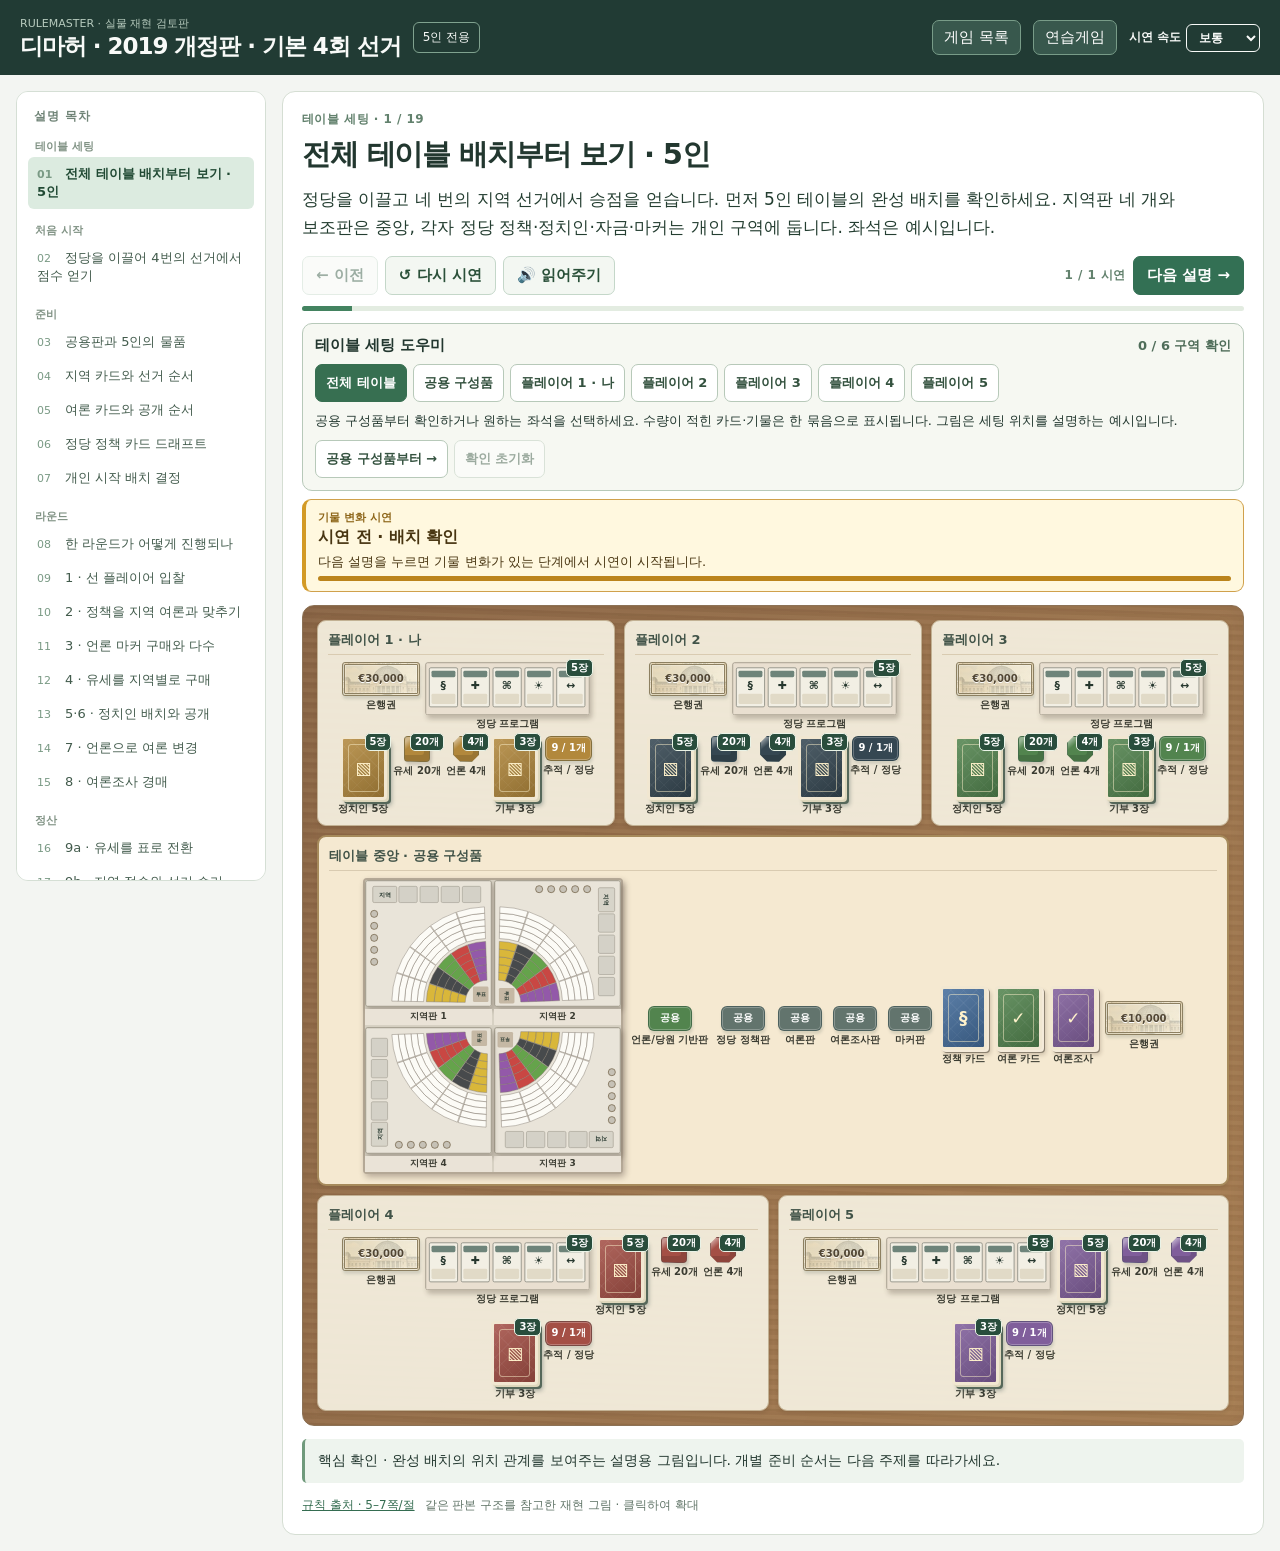
==== commit 0bdf1124: "v0.24.0: Stage lesson animations from actual before/after states" ====
--- a/new-game.html
+++ b/new-game.html
@@ -1 +1 @@
-<!doctype html><html lang="ko"><head><meta charset="utf-8"><meta name="viewport" content="width=device-width,initial-scale=1"><title>보드게임 룰마스터</title><link rel="stylesheet" href="app/expanded-style.css"><link rel="stylesheet" href="app/motion.css"></head><body><header><div><small>RULEMASTER · 실물 재현 검토판</small><h1 id="title"></h1></div><span class="tag" id="players">5인 전용</span><select id="variant" aria-label="게임 구성" hidden></select><div class="sp"></div><button id="home">게임 목록</button><button id="switch">연습게임</button></header><main><aside class="side" id="side"><h3>설명 목차</h3><div id="chapters" style="display:contents"></div></aside><section class="content"><article class="lesson teach"><div class="overline" id="chapter"></div><h2 id="heading"></h2><div class="narration" id="narration" aria-live="polite"></div><div class="controls"><button id="prev">← 이전</button><button id="replay">↺ 다시 시연</button><button id="speak">🔊 읽어주기</button><div class="sp"></div><span id="counter" class="overline"></span><button id="next" class="primary">다음 설명 →</button></div><div class="progress"><i id="progress"></i></div><div class="board" id="scene"></div><div class="note" id="note"></div><div class="meta"><a id="source" target="_blank" rel="noopener">규칙 출처</a><span>같은 판본 구조를 참고한 재현 그림 · 클릭하여 확대</span></div></article><article class="lesson practice"><div class="overline">직접 선택하는 미니 시나리오 · 5인 상황 예시</div><h2 id="pheading"></h2><div class="narration" id="prompt"></div><div class="stats" id="stats"></div><div class="board" id="pscene"></div><div class="choices" id="choices"></div><div class="error" id="error" role="alert"></div><div class="controls"><button id="undo">← 실행 취소</button><button id="reset">처음부터</button><button id="backToLearn">룰 설명으로</button></div><div class="note" id="scope"></div><div class="log" id="log"></div></article></section></main><dialog id="inspect"><h2 id="inspectTitle"></h2><div id="inspectPiece"></div><p id="inspectDetail"></p><button class="primary" onclick="document.getElementById('inspect').close()">닫기</button></dialog><script id="newConfig" type="application/json">null</script><script src="games/expanded.js"></script><script src="app/expanded-practice.js"></script><script src="app/motion.js"></script><script>RMMotion.installControl()</script><script src="app/expanded-art.js"></script><script src="app/setup-focus.js"></script><script src="app/expanded-ui.js"></script><script src="app/rm-bridge.js"></script></body></html>
+<!doctype html><html lang="ko"><head><meta charset="utf-8"><meta name="viewport" content="width=device-width,initial-scale=1"><title>보드게임 룰마스터</title><link rel="stylesheet" href="app/expanded-style.css"><link rel="stylesheet" href="app/motion.css"><link rel="stylesheet" href="app/practice-guide.css"><link rel="stylesheet" href="app/lesson-motion.css"></head><body><header><div><small>RULEMASTER · 실물 재현 검토판</small><h1 id="title"></h1></div><span class="tag" id="players">5인 전용</span><select id="variant" aria-label="게임 구성" hidden></select><div class="sp"></div><button id="home">게임 목록</button><button id="switch">연습게임</button></header><main><aside class="side" id="side"><h3>설명 목차</h3><div id="chapters" style="display:contents"></div></aside><section class="content"><article class="lesson teach"><div class="overline" id="chapter"></div><h2 id="heading"></h2><div class="narration" id="narration" aria-live="polite"></div><div class="controls"><button id="prev">← 이전</button><button id="replay">↺ 다시 시연</button><button id="speak">🔊 읽어주기</button><div class="sp"></div><span id="counter" class="overline"></span><button id="next" class="primary">다음 설명 →</button></div><div class="progress"><i id="progress"></i></div><div class="board" id="scene"></div><div class="note" id="note"></div><div class="meta"><a id="source" target="_blank" rel="noopener">규칙 출처</a><span>같은 판본 구조를 참고한 재현 그림 · 클릭하여 확대</span></div></article><article class="lesson practice"><div class="overline">직접 선택하는 미니 시나리오 · 5인 상황 예시</div><h2 id="pheading"></h2><div class="narration" id="prompt"></div><div class="stats" id="stats"></div><div class="choices" id="choices"></div><div class="board" id="pscene"></div><div class="error" id="error" role="alert"></div><div class="controls"><button id="undo">← 실행 취소</button><button id="reset">처음부터</button><button id="backToLearn">룰 설명으로</button></div><div class="note" id="scope"></div><div class="log" id="log"></div></article></section></main><dialog id="inspect"><h2 id="inspectTitle"></h2><div id="inspectPiece"></div><p id="inspectDetail"></p><button class="primary" onclick="document.getElementById('inspect').close()">닫기</button></dialog><script id="newConfig" type="application/json">null</script><script src="games/expanded.js"></script><script src="app/expanded-practice.js"></script><script src="app/motion.js"></script><script>RMMotion.installControl()</script><script src="app/expanded-art.js"></script><script src="app/setup-focus.js"></script><script src="app/practice-guide.js"></script><script src="app/lesson-motion.js"></script><script src="app/expanded-ui.js"></script><script src="app/rm-bridge.js"></script></body></html>
--- a/app/practice-guide.css
+++ b/app/practice-guide.css
@@ -0,0 +1,20 @@
+/* v0.23 practice guidance: explicit next action, legal choices, related pieces. */
+.rm-practice-guide{position:sticky;top:0;z-index:15;background:#fff8dc;color:#392a10;border:2px solid #b47712;border-radius:10px;padding:10px 12px;margin:9px 0 12px;box-shadow:0 3px 9px #35280618;min-width:0;text-align:left}
+.rm-guide-main{display:flex;justify-content:space-between;gap:9px;align-items:center;flex-wrap:wrap}
+.rm-guide-main>div{flex:1;min-width:160px}
+.rm-guide-title{display:block;font-size:12px;color:#835508;letter-spacing:.06em;margin-bottom:3px}
+.rm-guide-message{font-size:16px;font-weight:800;line-height:1.45;overflow-wrap:anywhere}
+.rm-guide-meta,.rm-guide-result,.rm-guide-selection{font-size:12px;line-height:1.5;margin-top:5px;overflow-wrap:anywhere}
+.rm-guide-result{color:#52654e;border-top:1px solid #e5d5a8;padding-top:5px}
+.rm-guide-jump,.rm-guide-selection button{background:#8d5708!important;color:white!important;border:1px solid #8d5708!important;border-radius:7px;padding:7px 10px!important;font-size:12px!important;font-weight:750;cursor:pointer}
+.rm-guide-selection{display:flex;align-items:center;flex-wrap:wrap;gap:6px}
+.rm-practice-guide [hidden]{display:none!important}
+.rm-guide-action:not(:disabled){outline:3px solid #d39312!important;outline-offset:2px!important;box-shadow:0 0 0 5px #ffdc7652!important;scroll-margin:120px}
+.rm-guide-action.sel,.rm-guide-action.chosen,.rm-guide-action.rm-guide-linked{outline-color:#be6400!important;box-shadow:0 0 0 6px #ffbf537a!important}
+.rm-guide-required:not(:disabled){outline:4px solid #d39312!important;box-shadow:0 0 0 7px #ffdc7680!important;font-weight:850!important}
+.rm-guide-target{outline:3px dashed #1579bf!important;outline-offset:3px!important;scroll-margin:120px}
+.rm-guide-target.rm-guide-linked{outline:4px solid #1579bf!important;box-shadow:0 0 0 6px #71c7ff60!important}
+.rm-guide-action:focus-visible{outline-color:#a45100!important}
+#choices{gap:10px!important}
+@media(max-width:600px){.rm-practice-guide{padding:8px;position:static}.rm-guide-message{font-size:14px}.rm-guide-meta,.rm-guide-result{font-size:11px}.rm-guide-jump{padding:6px 8px!important}}
+@media(prefers-reduced-motion:reduce){.rm-guide-action,.rm-guide-target{transition:none!important}}
--- a/app/lesson-motion.css
+++ b/app/lesson-motion.css
@@ -0,0 +1,14 @@
+/* Lesson-only, staged animation. Practice guidance and teaching artwork unchanged. */
+.rm-lesson-motion{margin:8px 0 10px;padding:10px 12px;background:#fff8df;color:#483511;border:1px solid #d0a14c;border-left:4px solid #d39a25;border-radius:9px;text-align:left;min-width:0}
+.rm-lm-header{display:flex;align-items:center;justify-content:space-between;gap:8px;flex-wrap:wrap}
+.rm-lm-header>div{flex:1;min-width:155px}.rm-lm-overline{font-size:11px;font-weight:750;color:#8d6518;display:block}
+.rm-lm-status{display:block;font-size:16px;line-height:1.45}.rm-lm-text{font-size:13px;line-height:1.5;word-break:keep-all;overflow-wrap:anywhere;margin:4px 0}
+.rm-lm-skip{border:1px solid #9b711e!important;background:#fffdf5!important;color:#654711!important;border-radius:7px;font-size:12px!important;padding:7px 9px!important;cursor:pointer}.rm-lm-skip[hidden]{display:none!important}
+.rm-lm-progress{height:5px;background:#e9dcbd;border-radius:4px;overflow:hidden}.rm-lm-progress i{display:block;background:#bb841c;height:100%;transition:width .25s}
+.rm-lm-changes{display:flex;gap:5px;flex-wrap:wrap;margin-top:5px}.rm-lm-changes:empty{display:none}.rm-lm-changes span{background:#fff;border:1px solid #e2d2a6;border-radius:5px;padding:3px 6px;font-size:11px;line-height:1.35;overflow-wrap:anywhere;max-width:100%}
+#scene.rm-lm-running{position:relative;isolation:isolate}.rm-lm-overlay{pointer-events:none!important}.rm-lm-overlay:not(g){position:absolute;inset:0;z-index:8;overflow:visible}.rm-lm-overlay *{pointer-events:none!important}
+.rm-lm-ghost{outline:2px solid #e1a72d!important;outline-offset:1px;filter:drop-shadow(0 2px 4px #a06b2338)}
+g.rm-lm-ghost{outline:none!important;filter:drop-shadow(0 0 4px #f1c747)}
+.rm-lm-changing{filter:drop-shadow(0 0 3px #dca521)}.rm-lm-running .rm-lm-changing{pointer-events:none}
+html[data-rm-motion=off] .rm-lm-progress i{transition:none}
+@media(max-width:600px){.rm-lesson-motion{padding:8px}.rm-lm-status{font-size:14px}.rm-lm-text{font-size:12px}}
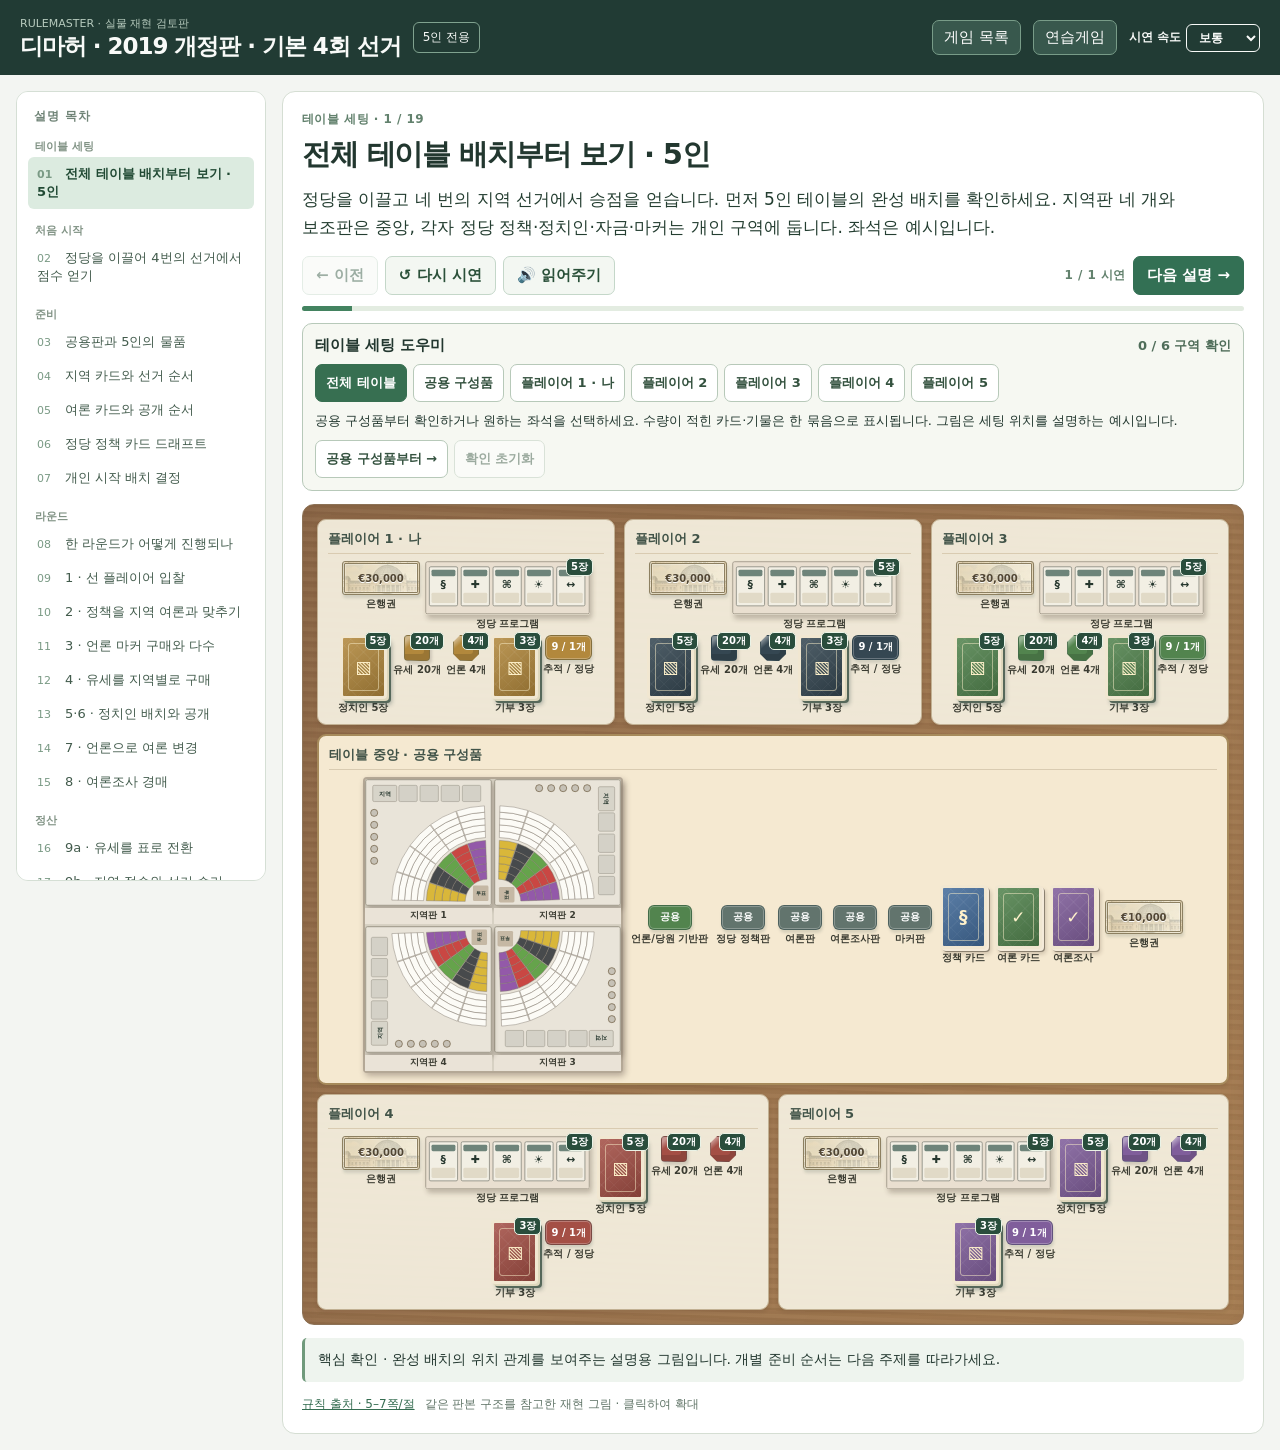
==== commit 512548c3: "v0.25.0: replace misleading auto motion with fixed, authored teaching sequences" ====
--- a/new-game.html
+++ b/new-game.html
@@ -1 +1 @@
-<!doctype html><html lang="ko"><head><meta charset="utf-8"><meta name="viewport" content="width=device-width,initial-scale=1"><title>보드게임 룰마스터</title><link rel="stylesheet" href="app/expanded-style.css"><link rel="stylesheet" href="app/motion.css"><link rel="stylesheet" href="app/practice-guide.css"><link rel="stylesheet" href="app/lesson-motion.css"></head><body><header><div><small>RULEMASTER · 실물 재현 검토판</small><h1 id="title"></h1></div><span class="tag" id="players">5인 전용</span><select id="variant" aria-label="게임 구성" hidden></select><div class="sp"></div><button id="home">게임 목록</button><button id="switch">연습게임</button></header><main><aside class="side" id="side"><h3>설명 목차</h3><div id="chapters" style="display:contents"></div></aside><section class="content"><article class="lesson teach"><div class="overline" id="chapter"></div><h2 id="heading"></h2><div class="narration" id="narration" aria-live="polite"></div><div class="controls"><button id="prev">← 이전</button><button id="replay">↺ 다시 시연</button><button id="speak">🔊 읽어주기</button><div class="sp"></div><span id="counter" class="overline"></span><button id="next" class="primary">다음 설명 →</button></div><div class="progress"><i id="progress"></i></div><div class="board" id="scene"></div><div class="note" id="note"></div><div class="meta"><a id="source" target="_blank" rel="noopener">규칙 출처</a><span>같은 판본 구조를 참고한 재현 그림 · 클릭하여 확대</span></div></article><article class="lesson practice"><div class="overline">직접 선택하는 미니 시나리오 · 5인 상황 예시</div><h2 id="pheading"></h2><div class="narration" id="prompt"></div><div class="stats" id="stats"></div><div class="choices" id="choices"></div><div class="board" id="pscene"></div><div class="error" id="error" role="alert"></div><div class="controls"><button id="undo">← 실행 취소</button><button id="reset">처음부터</button><button id="backToLearn">룰 설명으로</button></div><div class="note" id="scope"></div><div class="log" id="log"></div></article></section></main><dialog id="inspect"><h2 id="inspectTitle"></h2><div id="inspectPiece"></div><p id="inspectDetail"></p><button class="primary" onclick="document.getElementById('inspect').close()">닫기</button></dialog><script id="newConfig" type="application/json">null</script><script src="games/expanded.js"></script><script src="app/expanded-practice.js"></script><script src="app/motion.js"></script><script>RMMotion.installControl()</script><script src="app/expanded-art.js"></script><script src="app/setup-focus.js"></script><script src="app/practice-guide.js"></script><script src="app/lesson-motion.js"></script><script src="app/expanded-ui.js"></script><script src="app/rm-bridge.js"></script></body></html>
+<!doctype html><html lang="ko"><head><meta charset="utf-8"><meta name="viewport" content="width=device-width,initial-scale=1"><title>보드게임 룰마스터</title><link rel="stylesheet" href="app/expanded-style.css"><link rel="stylesheet" href="app/motion.css"><link rel="stylesheet" href="app/practice-guide.css"><link rel="stylesheet" href="app/teaching-stage.css"></head><body><header><div><small>RULEMASTER · 실물 재현 검토판</small><h1 id="title"></h1></div><span class="tag" id="players">5인 전용</span><select id="variant" aria-label="게임 구성" hidden></select><div class="sp"></div><button id="home">게임 목록</button><button id="switch">연습게임</button></header><main><aside class="side" id="side"><h3>설명 목차</h3><div id="chapters" style="display:contents"></div></aside><section class="content"><article class="lesson teach"><div class="overline" id="chapter"></div><h2 id="heading"></h2><div class="narration" id="narration" aria-live="polite"></div><div class="controls"><button id="prev">← 이전</button><button id="replay">↺ 다시 시연</button><button id="speak">🔊 읽어주기</button><div class="sp"></div><span id="counter" class="overline"></span><button id="next" class="primary">다음 설명 →</button></div><div class="progress"><i id="progress"></i></div><div class="board" id="scene"></div><div class="note" id="note"></div><div class="meta"><a id="source" target="_blank" rel="noopener">규칙 출처</a><span>같은 판본 구조를 참고한 재현 그림 · 클릭하여 확대</span></div></article><article class="lesson practice"><div class="overline">직접 선택하는 미니 시나리오 · 5인 상황 예시</div><h2 id="pheading"></h2><div class="narration" id="prompt"></div><div class="stats" id="stats"></div><div class="choices" id="choices"></div><div class="board" id="pscene"></div><div class="error" id="error" role="alert"></div><div class="controls"><button id="undo">← 실행 취소</button><button id="reset">처음부터</button><button id="backToLearn">룰 설명으로</button></div><div class="note" id="scope"></div><div class="log" id="log"></div></article></section></main><dialog id="inspect"><h2 id="inspectTitle"></h2><div id="inspectPiece"></div><p id="inspectDetail"></p><button class="primary" onclick="document.getElementById('inspect').close()">닫기</button></dialog><script id="newConfig" type="application/json">null</script><script src="games/expanded.js"></script><script src="app/expanded-practice.js"></script><script src="app/motion.js"></script><script>RMMotion.installControl()</script><script src="app/expanded-art.js"></script><script src="app/setup-focus.js"></script><script src="app/practice-guide.js"></script><script src="games/teaching-sequences.js"></script><script src="app/teaching-stage.js"></script><script src="app/expanded-ui.js"></script><script src="app/rm-bridge.js"></script></body></html>
--- a/app/teaching-stage.css
+++ b/app/teaching-stage.css
@@ -0,0 +1,19 @@
+/* Fixed-position lesson examples. No overlays or automatic layout animation. */
+.rm-fixed-teaching{display:grid!important;grid-template-columns:repeat(2,minmax(0,1fr))!important;gap:10px!important;align-items:stretch!important;overflow:visible!important;position:relative}
+.rm-teach-zone{min-width:0;overflow:visible!important;padding:8px!important;background:#f9f5e8!important;border:1px solid #bcb19b!important;border-radius:9px;position:relative}
+.rm-teach-zone h3{font-size:13px!important;color:#385345!important;margin:0 0 7px!important;min-height:2.5em;display:flex;align-items:center;border-bottom:1px solid #dbd1bb;padding-bottom:4px}
+.rm-teach-slots{display:grid;grid-template-columns:repeat(auto-fit,minmax(min(100%,68px),1fr));grid-auto-rows:100px;gap:5px;align-items:stretch}
+.rm-teach-zone.card .rm-teach-slots{grid-template-columns:repeat(auto-fit,minmax(min(100%,110px),1fr));grid-auto-rows:190px}
+.rm-teach-slot{min-width:0;border:1px dashed #b5aa94;background:#fffaf1aa;border-radius:7px;padding:4px;display:flex;flex-direction:column;align-items:stretch;position:relative}
+.rm-teach-slot-label{color:#756b56!important;font-size:10px!important;line-height:1.2;text-align:center;min-height:2.4em;display:block;overflow-wrap:anywhere}
+.rm-teach-holder{flex:1;min-height:0;display:flex;align-items:center;justify-content:center;position:relative;overflow:visible}
+.rm-teach-holder>[data-teach-id]{position:relative;max-width:100%;margin:0!important;flex-shrink:0;transition:none!important;z-index:1}
+.rm-teach-holder .piece .caption{max-width:100%;overflow-wrap:anywhere;font-size:10px!important}
+.rm-teach-empty{font-size:10px;color:#8f8370;text-align:center}
+.rm-teach-changed{outline:2px solid #d99d25!important;outline-offset:3px!important;border-radius:5px}
+.rm-teach-moving{z-index:30!important;pointer-events:none}
+.rm-teach-text{font-size:16px;font-weight:800;color:#264335;text-align:center;overflow-wrap:anywhere}
+.rm-teaching-playing{cursor:progress}
+.rm-teach-note{font-size:12px;color:#6c5730;background:#fff7df;border:1px solid #dac690;border-radius:6px;padding:7px 10px;margin:9px 0}
+.rm-fixed-lesson .narration{min-height:5em}
+@media(max-width:650px){.rm-fixed-teaching{grid-template-columns:repeat(2,minmax(0,1fr))!important;gap:6px!important}.rm-teach-zone{padding:5px!important}.rm-teach-slots{grid-template-columns:repeat(auto-fit,minmax(min(100%,57px),1fr));grid-auto-rows:90px}.rm-teach-zone.card .rm-teach-slots{grid-template-columns:repeat(auto-fit,minmax(min(100%,87px),1fr));grid-auto-rows:158px}.rm-teach-slot{padding:2px}.rm-fixed-lesson .narration{min-height:7em}}
